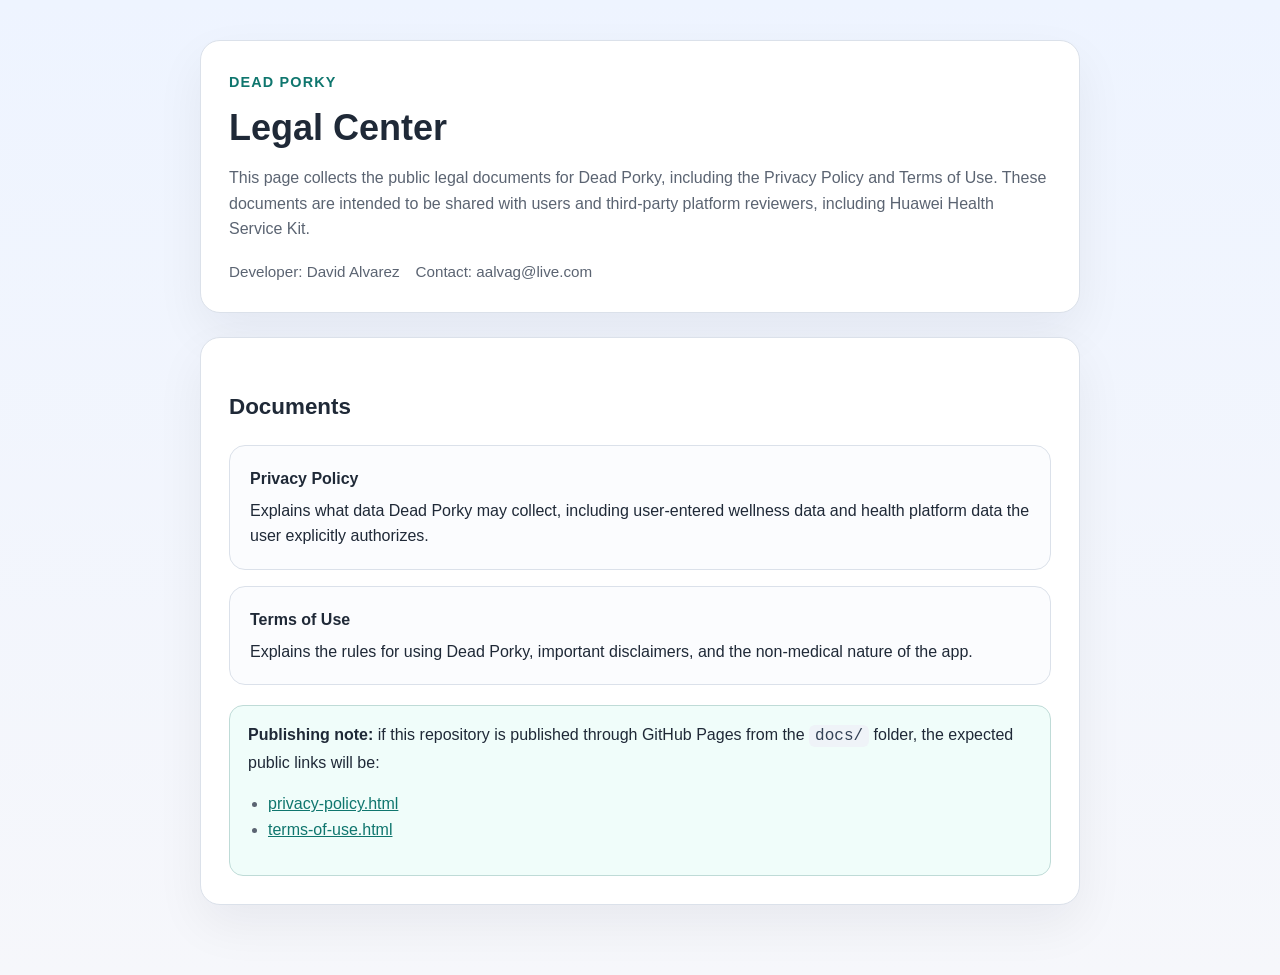
==== docs/index.html @ 958fd9d6 "Add legal pages for GitHub Pages" ====
<!DOCTYPE html>
<html lang="en">
  <head>
    <meta charset="UTF-8" />
    <meta name="viewport" content="width=device-width, initial-scale=1.0" />
    <title>Dead Porky Legal Center</title>
    <link rel="stylesheet" href="./styles.css" />
  </head>
  <body>
    <main class="wrap">
      <section class="card hero">
        <span class="eyebrow">Dead Porky</span>
        <h1>Legal Center</h1>
        <p>
          This page collects the public legal documents for Dead Porky, including
          the Privacy Policy and Terms of Use. These documents are intended to be
          shared with users and third-party platform reviewers, including Huawei
          Health Service Kit.
        </p>
        <div class="meta">
          <span>Developer: David Alvarez</span>
          <span>Contact: aalvag@live.com</span>
        </div>
      </section>

      <section class="card">
        <h2>Documents</h2>
        <div class="links">
          <a class="link-card" href="./privacy-policy.html">
            <strong>Privacy Policy</strong>
            <span>
              Explains what data Dead Porky may collect, including user-entered
              wellness data and health platform data the user explicitly
              authorizes.
            </span>
          </a>

          <a class="link-card" href="./terms-of-use.html">
            <strong>Terms of Use</strong>
            <span>
              Explains the rules for using Dead Porky, important disclaimers,
              and the non-medical nature of the app.
            </span>
          </a>
        </div>

        <div class="note">
          <strong>Publishing note:</strong> if this repository is published
          through GitHub Pages from the <code>docs/</code> folder, the expected
          public links will be:
          <ul>
            <li>
              <a href="./privacy-policy.html">privacy-policy.html</a>
            </li>
            <li><a href="./terms-of-use.html">terms-of-use.html</a></li>
          </ul>
        </div>
      </section>
    </main>
  </body>
  </html>
---- docs/styles.css ----
:root {
  color-scheme: light;
  --bg: #f6f7fb;
  --card: #ffffff;
  --text: #1f2937;
  --muted: #5b6472;
  --accent: #0f766e;
  --border: #dbe1ea;
}

* {
  box-sizing: border-box;
}

body {
  margin: 0;
  font-family: -apple-system, BlinkMacSystemFont, "Segoe UI", sans-serif;
  background: linear-gradient(180deg, #eef4ff 0%, var(--bg) 100%);
  color: var(--text);
  line-height: 1.6;
}

.wrap {
  max-width: 920px;
  margin: 0 auto;
  padding: 40px 20px 72px;
}

.card {
  background: var(--card);
  border: 1px solid var(--border);
  border-radius: 20px;
  padding: 28px;
  box-shadow: 0 20px 50px rgba(15, 23, 42, 0.06);
}

.hero {
  margin-bottom: 24px;
}

.eyebrow {
  display: inline-block;
  margin-bottom: 12px;
  color: var(--accent);
  font-size: 0.9rem;
  font-weight: 700;
  letter-spacing: 0.08em;
  text-transform: uppercase;
}

h1,
h2,
h3 {
  line-height: 1.2;
  margin: 0 0 14px;
}

h1 {
  font-size: 2.25rem;
}

h2 {
  font-size: 1.4rem;
  margin-top: 28px;
}

h3 {
  font-size: 1.05rem;
  margin-top: 18px;
}

p,
li {
  color: var(--muted);
}

ul {
  padding-left: 20px;
}

a {
  color: var(--accent);
}

.meta {
  display: flex;
  flex-wrap: wrap;
  gap: 16px;
  margin-top: 18px;
  font-size: 0.95rem;
  color: var(--muted);
}

.links {
  display: grid;
  gap: 16px;
  margin-top: 24px;
}

.link-card {
  display: block;
  text-decoration: none;
  color: inherit;
  background: #fbfcfe;
  border: 1px solid var(--border);
  border-radius: 16px;
  padding: 20px;
}

.link-card:hover {
  border-color: #99c9c4;
  box-shadow: 0 12px 30px rgba(15, 118, 110, 0.08);
}

.link-card strong {
  display: block;
  margin-bottom: 6px;
  color: var(--text);
}

.footer {
  margin-top: 28px;
  font-size: 0.92rem;
  color: var(--muted);
}

.note {
  margin-top: 20px;
  padding: 16px 18px;
  border-radius: 14px;
  background: #f0fdfa;
  border: 1px solid #bfdbd7;
}

code {
  font-family: ui-monospace, SFMono-Regular, Menlo, monospace;
  background: #eff3f8;
  border-radius: 6px;
  padding: 2px 6px;
  color: #334155;
}

@media (max-width: 640px) {
  .wrap {
    padding: 24px 14px 48px;
  }

  .card {
    padding: 22px;
  }

  h1 {
    font-size: 1.9rem;
  }
}
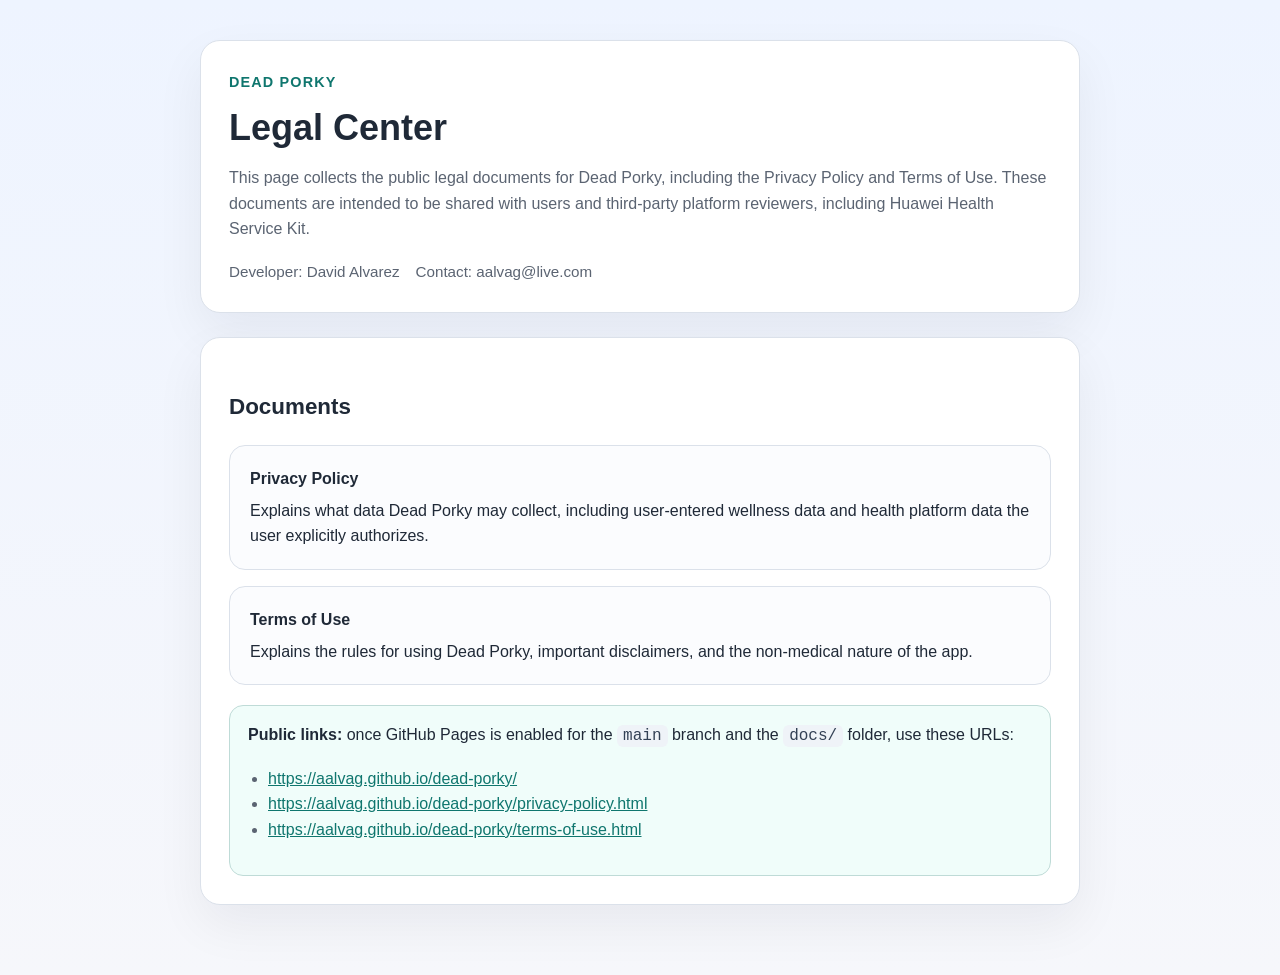
==== commit 74d0a057: "Update legal pages for GitHub Pages" ====
--- a/docs/index.html
+++ b/docs/index.html
@@ -45,14 +45,25 @@
         </div>
 
         <div class="note">
-          <strong>Publishing note:</strong> if this repository is published
-          through GitHub Pages from the <code>docs/</code> folder, the expected
-          public links will be:
+          <strong>Public links:</strong> once GitHub Pages is enabled for the
+          <code>main</code> branch and the <code>docs/</code> folder, use these
+          URLs:
           <ul>
             <li>
-              <a href="./privacy-policy.html">privacy-policy.html</a>
+              <a href="https://aalvag.github.io/dead-porky/">
+                https://aalvag.github.io/dead-porky/
+              </a>
             </li>
-            <li><a href="./terms-of-use.html">terms-of-use.html</a></li>
+            <li>
+              <a href="https://aalvag.github.io/dead-porky/privacy-policy.html">
+                https://aalvag.github.io/dead-porky/privacy-policy.html
+              </a>
+            </li>
+            <li>
+              <a href="https://aalvag.github.io/dead-porky/terms-of-use.html">
+                https://aalvag.github.io/dead-porky/terms-of-use.html
+              </a>
+            </li>
           </ul>
         </div>
       </section>
